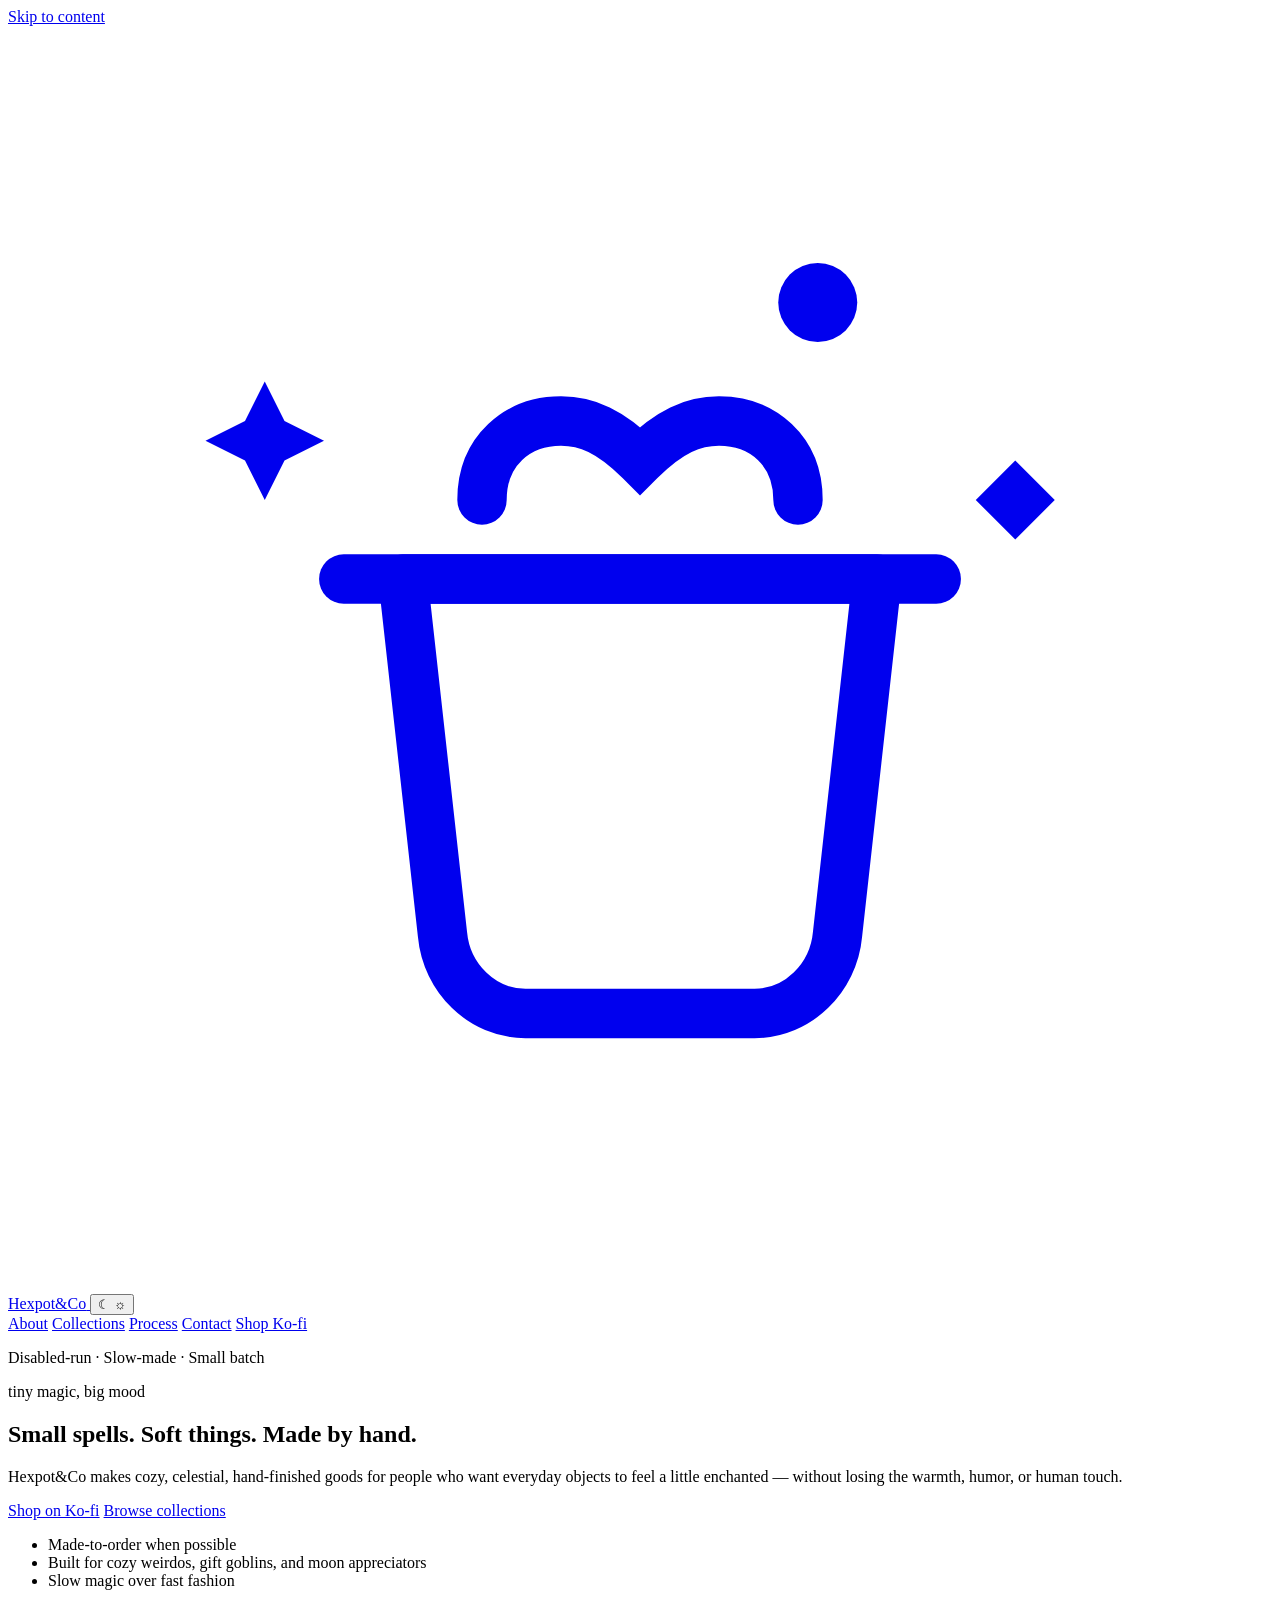
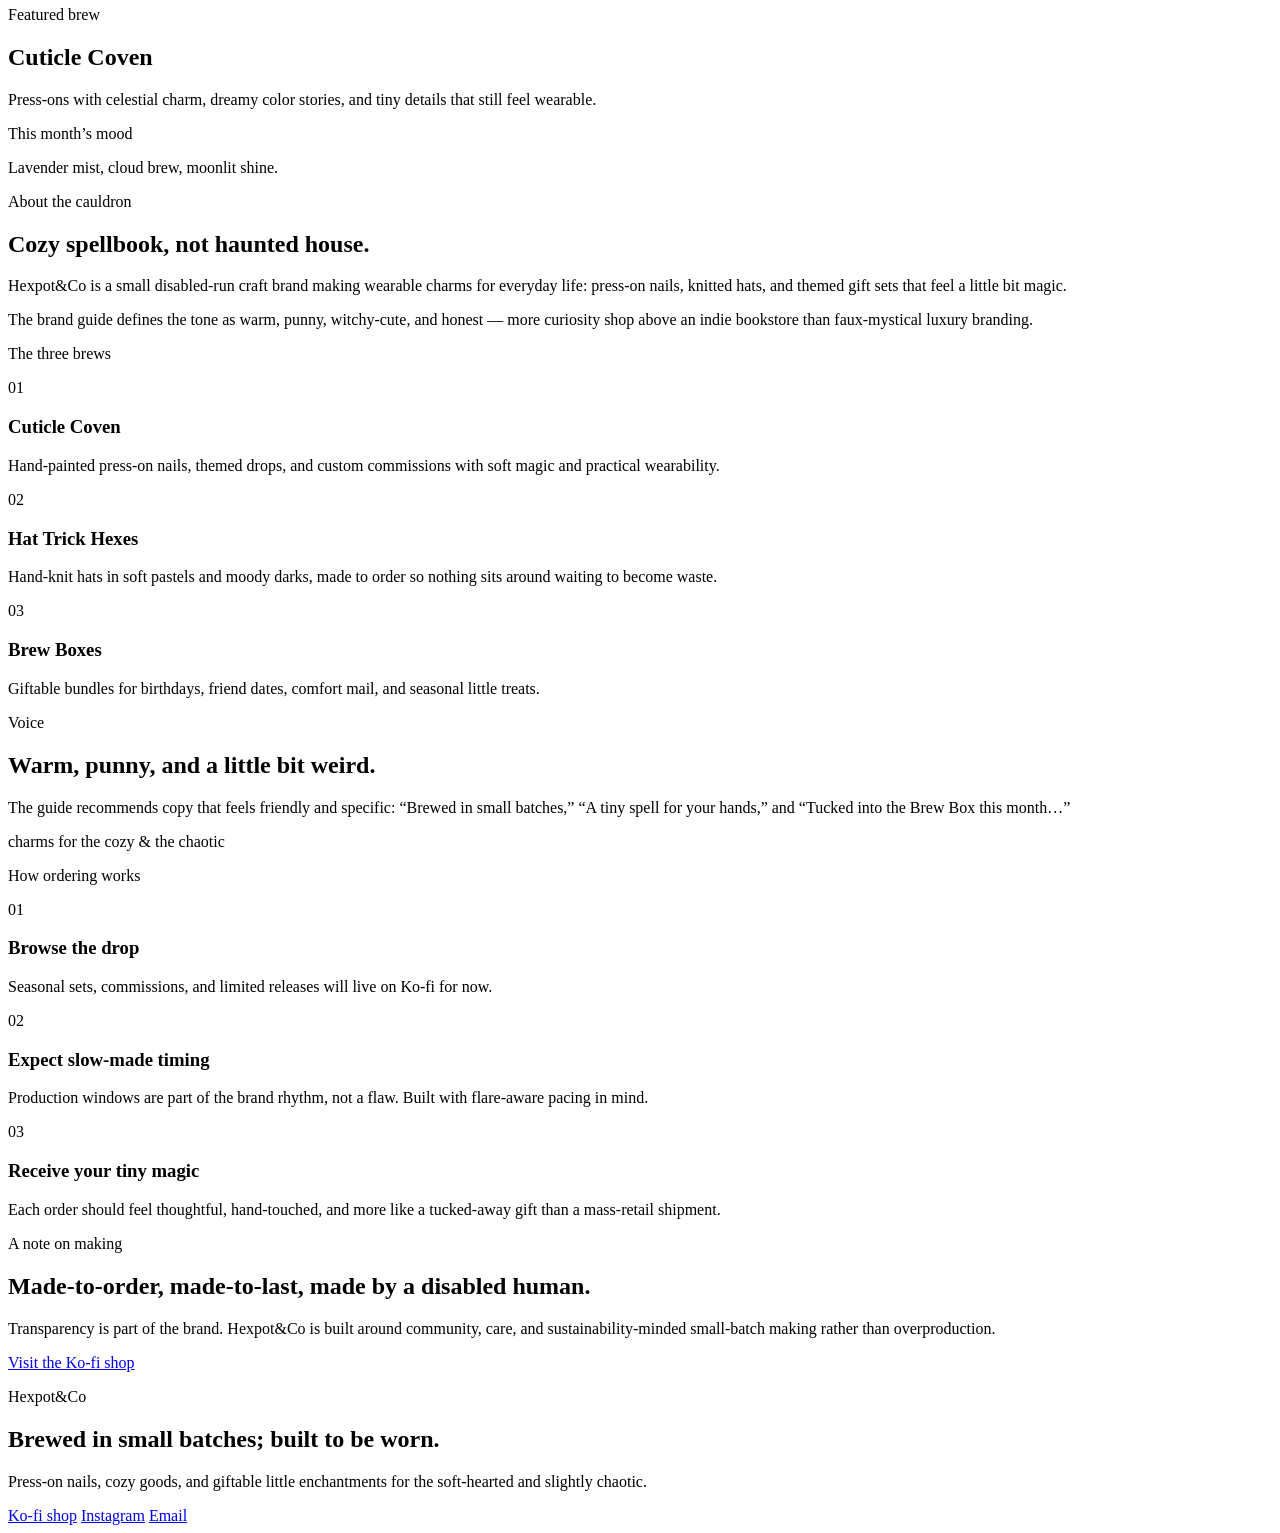
==== index.html @ 55a7ed77 "Create index.html" ====
<!DOCTYPE html>
<html lang="en">
<head>
  <meta charset="UTF-8" />
  <meta name="viewport" content="width=device-width, initial-scale=1.0" />
  <title>Hexpot&Co | Small spells. Soft things. Made by hand.</title>
  <meta
    name="description"
    content="Hexpot&Co makes press-on nails, cozy handmade goods, and giftable little luxuries with celestial, witchy-cute charm."
  />

  <link rel="preconnect" href="https://fonts.googleapis.com">
  <link rel="preconnect" href="https://fonts.gstatic.com" crossorigin>
  <link href="https://fonts.googleapis.com/css2?family=Caveat:wght@500;600&family=DM+Serif+Display:ital@0;1&family=Inter:wght@400;500;600;700&display=swap" rel="stylesheet">

  <link rel="stylesheet" href="style.css" />
</head>
<body>
  <a class="skip-link" href="#main-content">Skip to content</a>

  <header class="site-header">
    <div class="container nav-wrap">
      <a href="#top" class="brand-mark" aria-label="Hexpot&Co home">
        <span class="brand-icon" aria-hidden="true">
          <svg viewBox="0 0 64 64" role="img" aria-hidden="true">
            <path d="M20 28h24l-2 18c-.2 2.2-2 4-4.2 4H26.2c-2.2 0-4-1.8-4.2-4L20 28Z" fill="none" stroke="currentColor" stroke-width="2.5" stroke-linejoin="round"/>
            <path d="M24 24c0-2.5 1.8-4 4-4 1.3 0 2.5.5 4 2 1.5-1.5 2.7-2 4-2 2.2 0 4 1.5 4 4" fill="none" stroke="currentColor" stroke-width="2.5" stroke-linecap="round"/>
            <path d="M17 28h30" stroke="currentColor" stroke-width="2.5" stroke-linecap="round"/>
            <path d="M49 24l2 2 2-2-2-2-2 2Z" fill="currentColor"/>
            <path d="M13 18l1 2 2 1-2 1-1 2-1-2-2-1 2-1 1-2Z" fill="currentColor"/>
            <circle cx="41" cy="14" r="2" fill="currentColor"/>
          </svg>
        </span>
        <span class="brand-text">Hexpot&Co</span>
      </a>

      <button class="theme-toggle" type="button" aria-label="Switch color theme" data-theme-toggle>
        <span class="theme-icon theme-icon-moon">☾</span>
        <span class="theme-icon theme-icon-sun">☼</span>
      </button>

      <nav class="site-nav" aria-label="Primary">
        <a href="#about">About</a>
        <a href="#collections">Collections</a>
        <a href="#process">Process</a>
        <a href="#contact">Contact</a>
        <a class="nav-cta" href="https://ko-fi.com/" target="_blank" rel="noopener noreferrer">Shop Ko-fi</a>
      </nav>
    </div>
  </header>

  <main id="main-content">
    <section class="hero" id="top">
      <div class="container hero-grid">
        <div class="hero-copy">
          <p class="eyebrow">Disabled-run · Slow-made · Small batch</p>
          <p class="tagline-script">tiny magic, big mood</p>
          <h1>Small spells. Soft things. Made by hand.</h1>
          <p class="hero-text">
            Hexpot&Co makes cozy, celestial, hand-finished goods for people who want everyday objects
            to feel a little enchanted — without losing the warmth, humor, or human touch.
          </p>

          <div class="hero-actions">
            <a class="button button-primary" href="https://ko-fi.com/" target="_blank" rel="noopener noreferrer">Shop on Ko-fi</a>
            <a class="button button-secondary" href="#collections">Browse collections</a>
          </div>

          <ul class="hero-notes" role="list">
            <li>Made-to-order when possible</li>
            <li>Built for cozy weirdos, gift goblins, and moon appreciators</li>
            <li>Slow magic over fast fashion</li>
          </ul>
        </div>

        <div class="hero-art" aria-hidden="true">
          <div class="orb orb-one"></div>
          <div class="orb orb-two"></div>

          <div class="hero-card card card-main">
            <span class="mini-label">Featured brew</span>
            <h2>Cuticle Coven</h2>
            <p>Press-ons with celestial charm, dreamy color stories, and tiny details that still feel wearable.</p>
          </div>

          <div class="hero-card card card-accent">
            <span class="mini-label">This month’s mood</span>
            <p>Lavender mist, cloud brew, moonlit shine.</p>
          </div>
        </div>
      </div>
    </section>

    <section class="section intro" id="about">
      <div class="container split-grid">
        <div>
          <p class="section-label">About the cauldron</p>
          <h2>Cozy spellbook, not haunted house.</h2>
        </div>
        <div>
          <p>
            Hexpot&Co is a small disabled-run craft brand making wearable charms for everyday life:
            press-on nails, knitted hats, and themed gift sets that feel a little bit magic.
          </p>
          <p>
            The brand guide defines the tone as warm, punny, witchy-cute, and honest — more curiosity
            shop above an indie bookstore than faux-mystical luxury branding.
          </p>
        </div>
      </div>
    </section>

    <section class="section" id="collections">
      <div class="container">
        <p class="section-label">The three brews</p>
        <div class="collections-grid">
          <article class="collection-card">
            <p class="mini-label">01</p>
            <h3>Cuticle Coven</h3>
            <p>Hand-painted press-on nails, themed drops, and custom commissions with soft magic and practical wearability.</p>
          </article>

          <article class="collection-card">
            <p class="mini-label">02</p>
            <h3>Hat Trick Hexes</h3>
            <p>Hand-knit hats in soft pastels and moody darks, made to order so nothing sits around waiting to become waste.</p>
          </article>

          <article class="collection-card">
            <p class="mini-label">03</p>
            <h3>Brew Boxes</h3>
            <p>Giftable bundles for birthdays, friend dates, comfort mail, and seasonal little treats.</p>
          </article>
        </div>
      </div>
    </section>

    <section class="section spotlight">
      <div class="container spotlight-box">
        <div>
          <p class="section-label">Voice</p>
          <h2>Warm, punny, and a little bit weird.</h2>
        </div>
        <div>
          <p>
            The guide recommends copy that feels friendly and specific: “Brewed in small batches,”
            “A tiny spell for your hands,” and “Tucked into the Brew Box this month…”
          </p>
          <p class="tagline-script accent-script">charms for the cozy & the chaotic</p>
        </div>
      </div>
    </section>

    <section class="section" id="process">
      <div class="container">
        <p class="section-label">How ordering works</p>
        <div class="process-grid">
          <article class="process-step">
            <span class="step-number">01</span>
            <h3>Browse the drop</h3>
            <p>Seasonal sets, commissions, and limited releases will live on Ko-fi for now.</p>
          </article>

          <article class="process-step">
            <span class="step-number">02</span>
            <h3>Expect slow-made timing</h3>
            <p>Production windows are part of the brand rhythm, not a flaw. Built with flare-aware pacing in mind.</p>
          </article>

          <article class="process-step">
            <span class="step-number">03</span>
            <h3>Receive your tiny magic</h3>
            <p>Each order should feel thoughtful, hand-touched, and more like a tucked-away gift than a mass-retail shipment.</p>
          </article>
        </div>
      </div>
    </section>

    <section class="section callout">
      <div class="container callout-panel">
        <p class="section-label">A note on making</p>
        <h2>Made-to-order, made-to-last, made by a disabled human.</h2>
        <p>
          Transparency is part of the brand. Hexpot&Co is built around community, care, and sustainability-minded small-batch making rather than overproduction.
        </p>
        <a class="button button-primary" href="https://ko-fi.com/" target="_blank" rel="noopener noreferrer">Visit the Ko-fi shop</a>
      </div>
    </section>
  </main>

  <footer class="site-footer" id="contact">
    <div class="container footer-grid">
      <div>
        <p class="section-label">Hexpot&Co</p>
        <h2 class="footer-title">Brewed in small batches; built to be worn.</h2>
        <p>
          Press-on nails, cozy goods, and giftable little enchantments for the soft-hearted and slightly chaotic.
        </p>
      </div>

      <div class="footer-links">
        <a href="https://ko-fi.com/" target="_blank" rel="noopener noreferrer">Ko-fi shop</a>
        <a href="https://instagram.com/" target="_blank" rel="noopener noreferrer">Instagram</a>
        <a href="mailto:hello@hexpotandco.com">Email</a>
      </div>
    </div>
  </footer>

  <script src="script.js"></script>
</body>
</html>
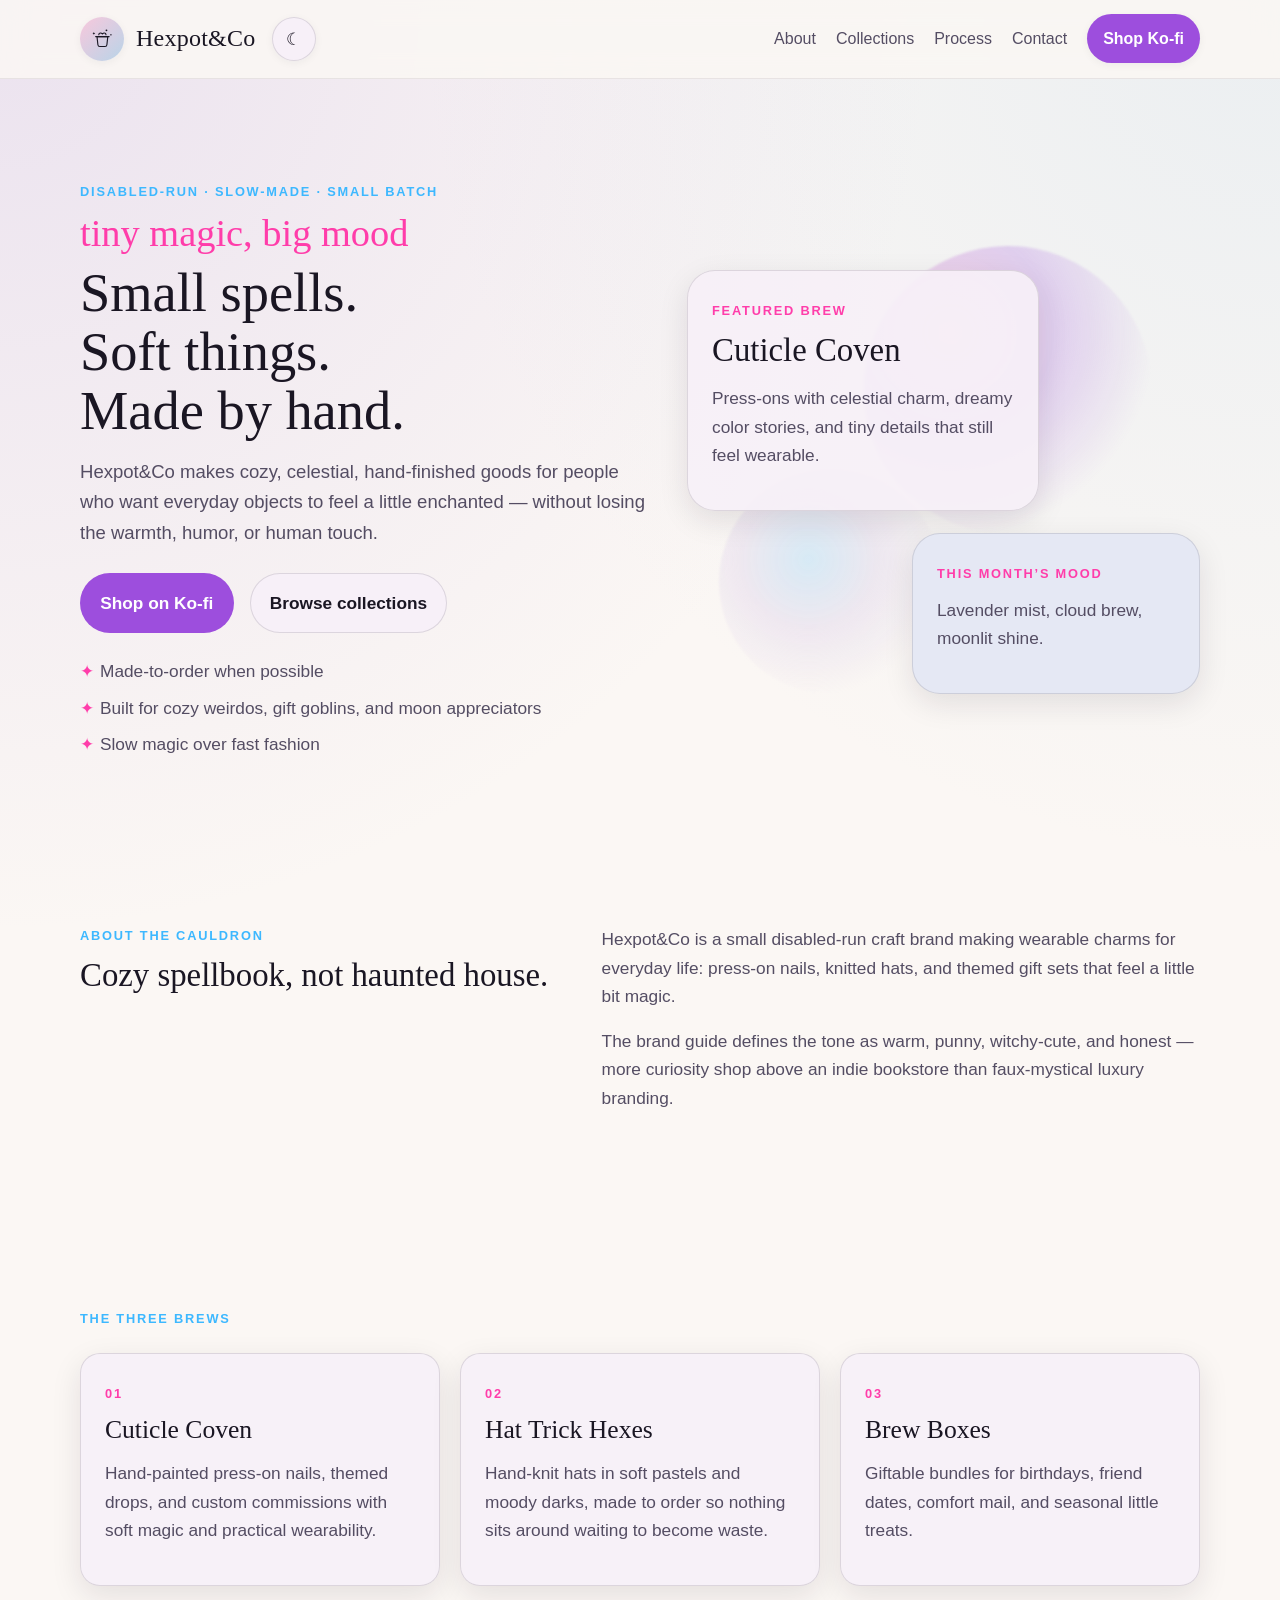
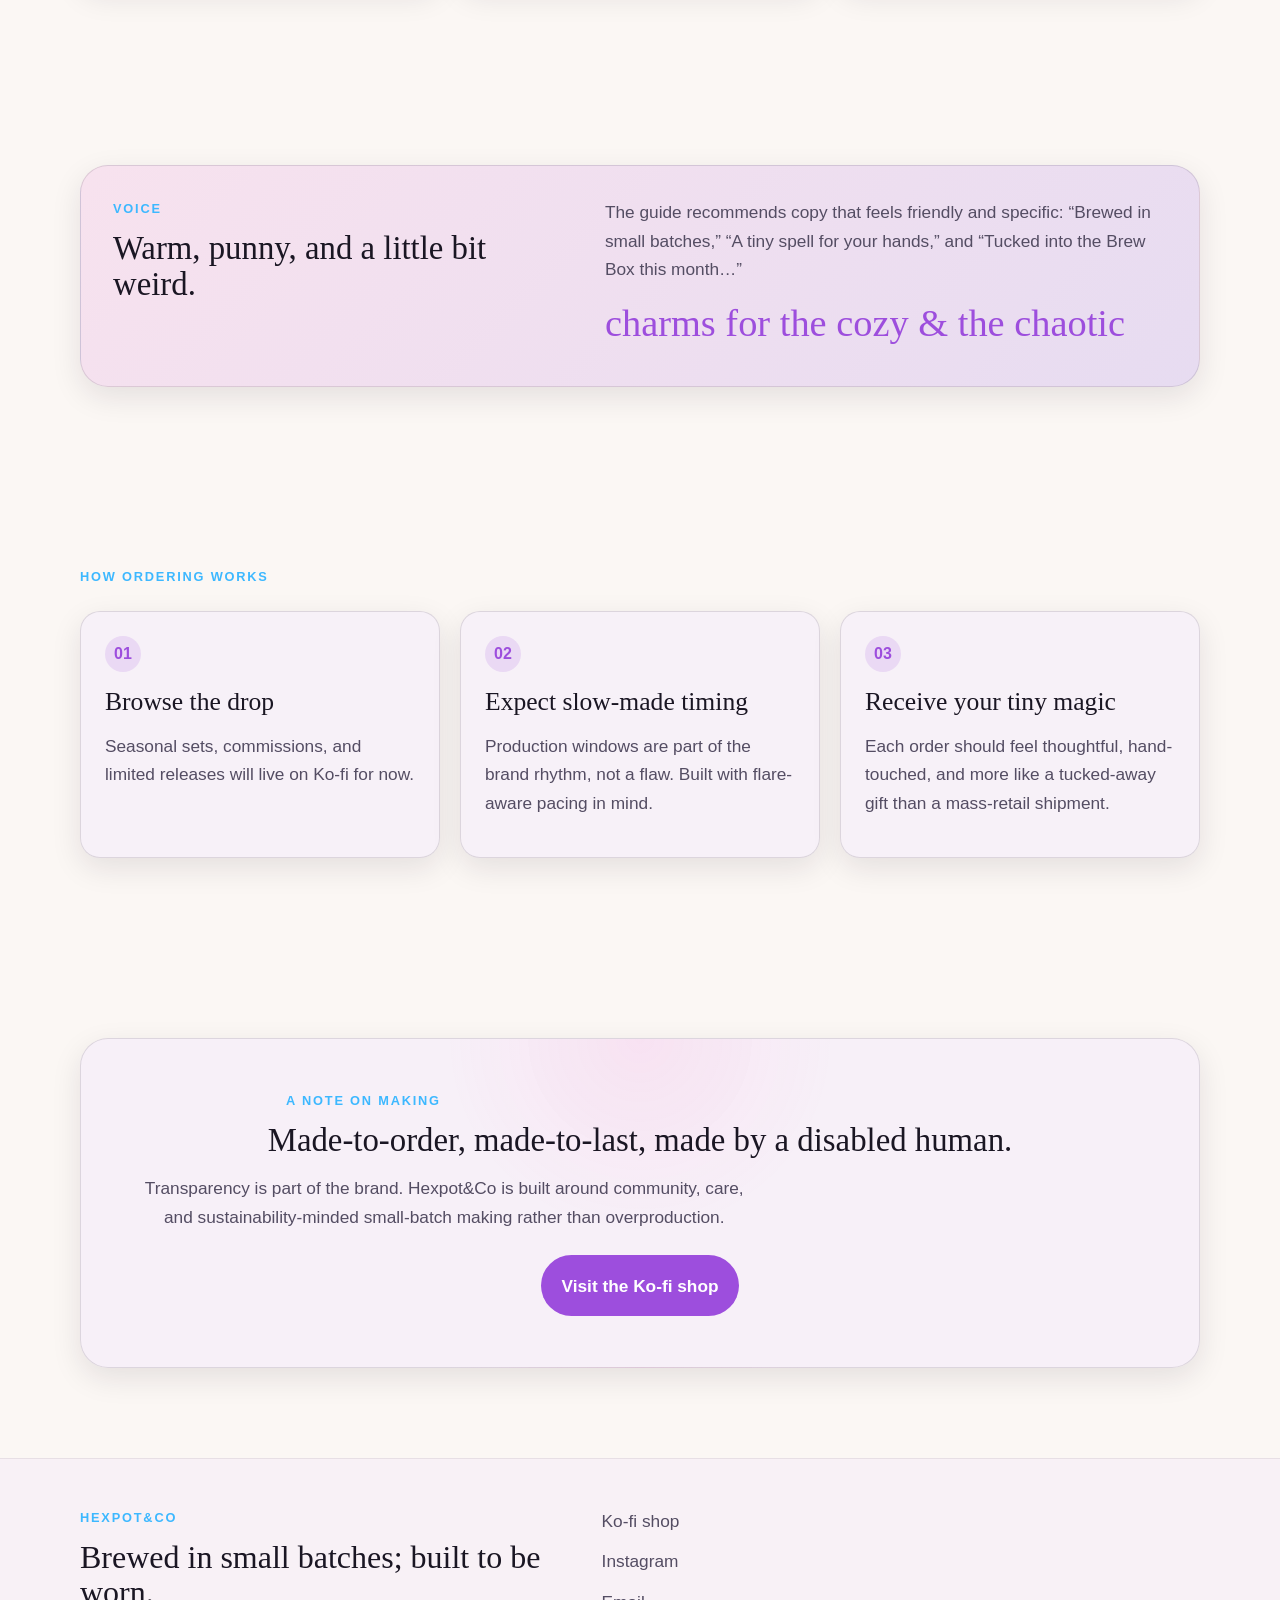
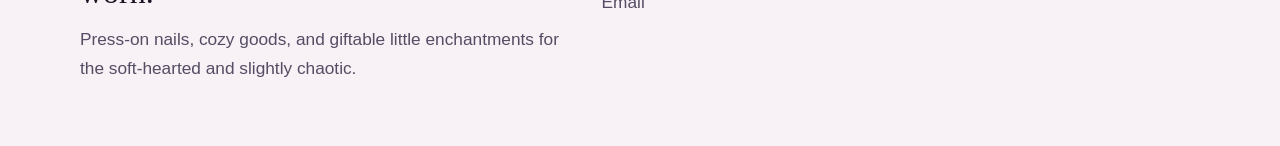
==== commit b3748953: "index.html" ====
--- a/index.html
+++ b/index.html
@@ -44,7 +44,7 @@
         <a href="#collections">Collections</a>
         <a href="#process">Process</a>
         <a href="#contact">Contact</a>
-        <a class="nav-cta" href="https://ko-fi.com/" target="_blank" rel="noopener noreferrer">Shop Ko-fi</a>
+        <a class="nav-cta" href="https://ko-fi.com/hexpotco/shop" target="_blank" rel="noopener noreferrer">Shop Ko-fi</a>
       </nav>
     </div>
   </header>
@@ -62,7 +62,7 @@
           </p>
 
           <div class="hero-actions">
-            <a class="button button-primary" href="https://ko-fi.com/" target="_blank" rel="noopener noreferrer">Shop on Ko-fi</a>
+            <a class="button button-primary" href="https://ko-fi.com/hexpotco/shop" target="_blank" rel="noopener noreferrer">Shop on Ko-fi</a>
             <a class="button button-secondary" href="#collections">Browse collections</a>
           </div>
 
@@ -183,7 +183,7 @@
         <p>
           Transparency is part of the brand. Hexpot&Co is built around community, care, and sustainability-minded small-batch making rather than overproduction.
         </p>
-        <a class="button button-primary" href="https://ko-fi.com/" target="_blank" rel="noopener noreferrer">Visit the Ko-fi shop</a>
+        <a class="button button-primary" href="https://ko-fi.com/hexpotco/shop" target="_blank" rel="noopener noreferrer">Visit the Ko-fi shop</a>
       </div>
     </section>
   </main>
@@ -199,7 +199,7 @@
       </div>
 
       <div class="footer-links">
-        <a href="https://ko-fi.com/" target="_blank" rel="noopener noreferrer">Ko-fi shop</a>
+        <a href="https://ko-fi.com/hexpotco/shop" target="_blank" rel="noopener noreferrer">Ko-fi shop</a>
         <a href="https://instagram.com/" target="_blank" rel="noopener noreferrer">Instagram</a>
         <a href="mailto:hello@hexpotandco.com">Email</a>
       </div>
--- a/style.css
+++ b/style.css
@@ -0,0 +1,650 @@
+/* Hexpot&Co v1
+   Brand direction from guide:
+   - Display: DM Serif Display
+   - Body: Inter
+   - Script accent: Caveat
+   - Palette: Inkpot, Spell Ink, Parchment, Cotton Hex, Lavender Mist,
+     Cloud Brew, Hex Pink, Sigil Violet, Charm Blue, Moondust, Spellgold
+*/
+
+:root,
+[data-theme="light"] {
+  --inkpot: #0B0B10;
+  --spell-ink: #1A1623;
+  --parchment: #FBF7F4;
+  --cotton-hex: #F8C8DC;
+  --lavender-mist: #C9B6E4;
+  --cloud-brew: #B8D4E8;
+  --hex-pink: #FF3DAA;
+  --sigil-violet: #9D4EDD;
+  --charm-blue: #3DB8FF;
+  --moondust: #C0C2C9;
+  --spellgold: #D4AF6A;
+
+  --color-bg: var(--parchment);
+  --color-surface: #F7F0F8;
+  --color-surface-2: #F2ECF8;
+  --color-surface-3: #EDE6F4;
+  --color-text: var(--spell-ink);
+  --color-text-muted: #544D63;
+  --color-text-faint: #7B738C;
+  --color-border: rgba(26, 22, 35, 0.12);
+  --color-divider: rgba(26, 22, 35, 0.08);
+
+  --color-primary: var(--sigil-violet);
+  --color-primary-hover: #8740c2;
+  --color-secondary: var(--hex-pink);
+  --color-info: var(--charm-blue);
+
+  --shadow-sm: 0 2px 8px rgba(26, 22, 35, 0.05);
+  --shadow-md: 0 10px 30px rgba(26, 22, 35, 0.10);
+  --shadow-lg: 0 24px 60px rgba(26, 22, 35, 0.14);
+
+  --radius-sm: 0.5rem;
+  --radius-md: 0.9rem;
+  --radius-lg: 1.25rem;
+  --radius-xl: 1.75rem;
+  --radius-full: 999px;
+
+  --text-xs: clamp(0.75rem, 0.72rem + 0.1vw, 0.82rem);
+  --text-sm: clamp(0.92rem, 0.88rem + 0.15vw, 1rem);
+  --text-base: clamp(1rem, 0.98rem + 0.15vw, 1.08rem);
+  --text-lg: clamp(1.18rem, 1.02rem + 0.5vw, 1.5rem);
+  --text-xl: clamp(1.6rem, 1.25rem + 1vw, 2.2rem);
+  --text-2xl: clamp(2.4rem, 1.8rem + 2vw, 4rem);
+
+  --space-1: 0.25rem;
+  --space-2: 0.5rem;
+  --space-3: 0.75rem;
+  --space-4: 1rem;
+  --space-5: 1.25rem;
+  --space-6: 1.5rem;
+  --space-8: 2rem;
+  --space-10: 2.5rem;
+  --space-12: 3rem;
+  --space-16: 4rem;
+  --space-20: 5rem;
+
+  --font-display: "DM Serif Display", Georgia, serif;
+  --font-body: "Inter", Arial, sans-serif;
+  --font-script: "Caveat", cursive;
+
+  --content: 1120px;
+  --transition: 180ms ease;
+}
+
+[data-theme="dark"] {
+  --color-bg: var(--inkpot);
+  --color-surface: #15131d;
+  --color-surface-2: #1B1725;
+  --color-surface-3: #241f30;
+  --color-text: #FBF7F4;
+  --color-text-muted: #D9D2E2;
+  --color-text-faint: #AEA5BC;
+  --color-border: rgba(248, 200, 220, 0.12);
+  --color-divider: rgba(248, 200, 220, 0.08);
+
+  --shadow-sm: 0 2px 8px rgba(0, 0, 0, 0.22);
+  --shadow-md: 0 12px 30px rgba(0, 0, 0, 0.28);
+  --shadow-lg: 0 24px 60px rgba(0, 0, 0, 0.38);
+}
+
+*,
+*::before,
+*::after {
+  box-sizing: border-box;
+}
+
+html {
+  scroll-behavior: smooth;
+  -webkit-text-size-adjust: 100%;
+}
+
+body {
+  margin: 0;
+  min-height: 100vh;
+  background:
+    radial-gradient(circle at top left, rgba(201, 182, 228, 0.32), transparent 26%),
+    radial-gradient(circle at top right, rgba(184, 212, 232, 0.24), transparent 24%),
+    var(--color-bg);
+  color: var(--color-text);
+  font-family: var(--font-body);
+  font-size: var(--text-base);
+  line-height: 1.65;
+}
+
+img,
+svg {
+  display: block;
+  max-width: 100%;
+}
+
+a {
+  color: inherit;
+  text-decoration: none;
+}
+
+button,
+input,
+textarea,
+select {
+  font: inherit;
+}
+
+button {
+  cursor: pointer;
+}
+
+:focus-visible {
+  outline: 2px solid var(--color-primary);
+  outline-offset: 3px;
+}
+
+.skip-link {
+  position: absolute;
+  left: var(--space-4);
+  top: -100%;
+  background: var(--color-primary);
+  color: #fff;
+  padding: var(--space-3) var(--space-4);
+  border-radius: var(--radius-full);
+  z-index: 1000;
+}
+
+.skip-link:focus {
+  top: var(--space-4);
+}
+
+.container {
+  width: min(calc(100% - 2rem), var(--content));
+  margin-inline: auto;
+}
+
+.site-header {
+  position: sticky;
+  top: 0;
+  z-index: 50;
+  backdrop-filter: blur(12px);
+  background: color-mix(in srgb, var(--color-bg) 86%, transparent);
+  border-bottom: 1px solid var(--color-divider);
+}
+
+.nav-wrap {
+  display: grid;
+  grid-template-columns: auto auto 1fr;
+  align-items: center;
+  gap: var(--space-4);
+  padding: 0.9rem 0;
+}
+
+.brand-mark {
+  display: inline-flex;
+  align-items: center;
+  gap: var(--space-3);
+  min-height: 44px;
+}
+
+.brand-icon {
+  width: 2.75rem;
+  height: 2.75rem;
+  display: inline-grid;
+  place-items: center;
+  border-radius: var(--radius-full);
+  background: linear-gradient(135deg, var(--cotton-hex), var(--cloud-brew));
+  color: var(--spell-ink);
+  box-shadow: var(--shadow-sm);
+  flex-shrink: 0;
+}
+
+.brand-icon svg {
+  width: 1.8rem;
+  height: 1.8rem;
+}
+
+.brand-text {
+  font-family: var(--font-display);
+  font-size: 1.5rem;
+  letter-spacing: 0.01em;
+}
+
+.theme-toggle {
+  width: 44px;
+  height: 44px;
+  border-radius: var(--radius-full);
+  border: 1px solid var(--color-border);
+  background: var(--color-surface);
+  color: var(--color-text);
+  display: inline-grid;
+  place-items: center;
+  box-shadow: var(--shadow-sm);
+}
+
+.theme-icon-sun {
+  display: none;
+}
+
+.site-nav {
+  display: flex;
+  align-items: center;
+  justify-content: flex-end;
+  gap: var(--space-5);
+  flex-wrap: wrap;
+}
+
+.site-nav a {
+  color: var(--color-text-muted);
+  font-size: var(--text-sm);
+}
+
+.site-nav a:hover,
+.site-nav a:focus-visible {
+  color: var(--color-primary);
+}
+
+.nav-cta {
+  padding: 0.7rem 1rem;
+  border-radius: var(--radius-full);
+  background: var(--color-primary);
+  color: #fff !important;
+  font-weight: 600;
+  box-shadow: var(--shadow-sm);
+}
+
+.hero {
+  padding: clamp(4rem, 8vw, 7rem) 0 clamp(3rem, 6vw, 5rem);
+}
+
+.hero-grid {
+  display: grid;
+  grid-template-columns: 1.05fr 0.95fr;
+  gap: var(--space-10);
+  align-items: center;
+}
+
+.eyebrow,
+.section-label,
+.mini-label {
+  text-transform: uppercase;
+  letter-spacing: 0.14em;
+  font-size: var(--text-xs);
+  font-weight: 600;
+}
+
+.eyebrow,
+.section-label {
+  color: var(--color-info);
+  margin-bottom: var(--space-3);
+}
+
+.tagline-script {
+  margin: 0 0 var(--space-3);
+  color: var(--color-secondary);
+  font-family: var(--font-script);
+  font-size: clamp(1.6rem, 1.1rem + 2vw, 2.4rem);
+  line-height: 1;
+}
+
+h1,
+h2,
+h3 {
+  margin: 0 0 var(--space-4);
+  line-height: 1.08;
+  color: var(--color-text);
+}
+
+h1,
+h2,
+h3,
+.footer-title {
+  font-family: var(--font-display);
+  font-weight: 400;
+}
+
+h1 {
+  font-size: var(--text-2xl);
+  max-width: 12ch;
+}
+
+h2 {
+  font-size: var(--text-xl);
+}
+
+h3 {
+  font-size: clamp(1.35rem, 1.2rem + 0.5vw, 1.7rem);
+}
+
+p {
+  margin: 0 0 var(--space-4);
+  max-width: 65ch;
+  color: var(--color-text-muted);
+}
+
+.hero-text {
+  font-size: clamp(1.02rem, 0.96rem + 0.3vw, 1.16rem);
+  max-width: 58ch;
+}
+
+.hero-actions {
+  display: flex;
+  flex-wrap: wrap;
+  gap: var(--space-4);
+  margin: var(--space-6) 0;
+}
+
+.button {
+  display: inline-flex;
+  align-items: center;
+  justify-content: center;
+  min-height: 44px;
+  padding: 0.95rem 1.2rem;
+  border-radius: var(--radius-full);
+  border: 1px solid var(--color-border);
+  font-weight: 600;
+  transition: transform var(--transition), background var(--transition), color var(--transition), border-color var(--transition);
+}
+
+.button:hover {
+  transform: translateY(-1px);
+}
+
+.button-primary {
+  background: var(--color-primary);
+  color: #fff;
+  border-color: transparent;
+}
+
+.button-primary:hover,
+.button-primary:focus-visible {
+  background: var(--color-primary-hover);
+}
+
+.button-secondary {
+  background: var(--color-surface);
+  color: var(--color-text);
+}
+
+.hero-notes {
+  list-style: none;
+  padding: 0;
+  margin: 0;
+  display: grid;
+  gap: var(--space-2);
+}
+
+.hero-notes li {
+  position: relative;
+  padding-left: 1.25rem;
+  color: var(--color-text-muted);
+}
+
+.hero-notes li::before {
+  content: "✦";
+  position: absolute;
+  left: 0;
+  top: 0;
+  color: var(--color-secondary);
+}
+
+.hero-art {
+  position: relative;
+  min-height: 32rem;
+  display: grid;
+  align-items: center;
+}
+
+.orb {
+  position: absolute;
+  border-radius: 50%;
+  filter: blur(1px);
+}
+
+.orb-one {
+  width: 18rem;
+  height: 18rem;
+  top: 2rem;
+  right: 3rem;
+  background: radial-gradient(circle at 30% 30%, rgba(255, 61, 170, 0.18), rgba(157, 78, 221, 0.22), transparent 72%);
+}
+
+.orb-two {
+  width: 14rem;
+  height: 14rem;
+  bottom: 2rem;
+  left: 2rem;
+  background: radial-gradient(circle at 40% 40%, rgba(61, 184, 255, 0.18), rgba(201, 182, 228, 0.22), transparent 72%);
+}
+
+.card,
+.collection-card,
+.process-step,
+.callout-panel {
+  border: 1px solid var(--color-border);
+  background: color-mix(in srgb, var(--color-surface) 92%, transparent);
+  box-shadow: var(--shadow-md);
+}
+
+.hero-card {
+  position: absolute;
+  border-radius: var(--radius-xl);
+  padding: var(--space-6);
+  max-width: 22rem;
+}
+
+.card-main {
+  top: 3.5rem;
+  left: 0;
+}
+
+.card-accent {
+  right: 0;
+  bottom: 2rem;
+  max-width: 18rem;
+  background: color-mix(in srgb, var(--cloud-brew) 28%, var(--color-surface));
+}
+
+.mini-label {
+  color: var(--color-secondary);
+  margin-bottom: var(--space-3);
+  display: inline-block;
+}
+
+.section {
+  padding: clamp(3.5rem, 7vw, 6rem) 0;
+}
+
+.split-grid,
+.spotlight-box,
+.footer-grid {
+  display: grid;
+  grid-template-columns: 0.9fr 1.1fr;
+  gap: var(--space-8);
+  align-items: start;
+}
+
+.collections-grid,
+.process-grid {
+  display: grid;
+  grid-template-columns: repeat(3, 1fr);
+  gap: var(--space-5);
+  margin-top: var(--space-6);
+}
+
+.collection-card,
+.process-step {
+  padding: var(--space-6);
+  border-radius: var(--radius-lg);
+}
+
+.spotlight-box {
+  padding: var(--space-8);
+  border: 1px solid var(--color-border);
+  border-radius: var(--radius-xl);
+  background:
+    linear-gradient(135deg, color-mix(in srgb, var(--cotton-hex) 35%, var(--color-surface)), color-mix(in srgb, var(--lavender-mist) 35%, var(--color-surface)));
+  box-shadow: var(--shadow-md);
+}
+
+.accent-script {
+  color: var(--color-primary);
+  margin-top: var(--space-5);
+}
+
+.step-number {
+  display: inline-grid;
+  place-items: center;
+  width: 2.25rem;
+  height: 2.25rem;
+  margin-bottom: var(--space-4);
+  border-radius: var(--radius-full);
+  background: color-mix(in srgb, var(--color-primary) 14%, var(--color-surface));
+  color: var(--color-primary);
+  font-size: var(--text-sm);
+  font-weight: 700;
+}
+
+.callout-panel {
+  text-align: center;
+  padding: clamp(2rem, 4vw, 3.5rem);
+  border-radius: var(--radius-xl);
+  background:
+    radial-gradient(circle at top center, rgba(255, 61, 170, 0.08), transparent 30%),
+    color-mix(in srgb, var(--color-surface) 94%, transparent);
+}
+
+.callout-panel .button {
+  margin-top: var(--space-2);
+}
+
+.site-footer {
+  padding: var(--space-12) 0;
+  border-top: 1px solid var(--color-divider);
+  background: color-mix(in srgb, var(--color-surface) 70%, transparent);
+}
+
+.footer-title {
+  font-size: clamp(1.5rem, 1.2rem + 1vw, 2rem);
+  margin: 0 0 var(--space-4);
+}
+
+.footer-links {
+  display: grid;
+  gap: var(--space-3);
+  align-content: start;
+  justify-items: start;
+}
+
+.footer-links a {
+  color: var(--color-text-muted);
+}
+
+.footer-links a:hover,
+.footer-links a:focus-visible {
+  color: var(--color-primary);
+}
+
+a,
+button {
+  transition: color var(--transition), background var(--transition), border-color var(--transition), transform var(--transition);
+}
+
+@media (max-width: 960px) {
+  .nav-wrap {
+    grid-template-columns: 1fr auto;
+  }
+
+  .site-nav {
+    grid-column: 1 / -1;
+    justify-content: flex-start;
+    padding-top: var(--space-2);
+  }
+
+  .hero-grid,
+  .split-grid,
+  .spotlight-box,
+  .footer-grid,
+  .collections-grid,
+  .process-grid {
+    grid-template-columns: 1fr;
+  }
+
+  .hero-art {
+    min-height: 24rem;
+    margin-top: var(--space-4);
+  }
+
+  .card-main {
+    top: 1rem;
+  }
+
+  .card-accent {
+    bottom: 1rem;
+  }
+}
+
+@media (max-width: 680px) {
+  .container {
+    width: min(calc(100% - 1.25rem), var(--content));
+  }
+
+  .site-nav {
+    gap: var(--space-4);
+  }
+
+  .hero-art {
+    min-height: 26rem;
+  }
+
+  .hero-card {
+    position: relative;
+    max-width: 100%;
+  }
+
+  .card-main,
+  .card-accent {
+    top: auto;
+    right: auto;
+    bottom: auto;
+    left: auto;
+  }
+
+  .hero-art {
+    display: grid;
+    gap: var(--space-4);
+  }
+
+  .orb-one {
+    width: 12rem;
+    height: 12rem;
+    right: 0;
+  }
+
+  .orb-two {
+    width: 9rem;
+    height: 9rem;
+    left: 0;
+    bottom: 1rem;
+  }
+
+  .button,
+  .nav-cta,
+  .theme-toggle {
+    min-height: 44px;
+  }
+}
+
+@media (prefers-reduced-motion: reduce) {
+  html {
+    scroll-behavior: auto;
+  }
+
+  *,
+  *::before,
+  *::after {
+    animation: none !important;
+    transition-duration: 0.01ms !important;
+  }
+
+  .button:hover {
+    transform: none;
+  }
+}
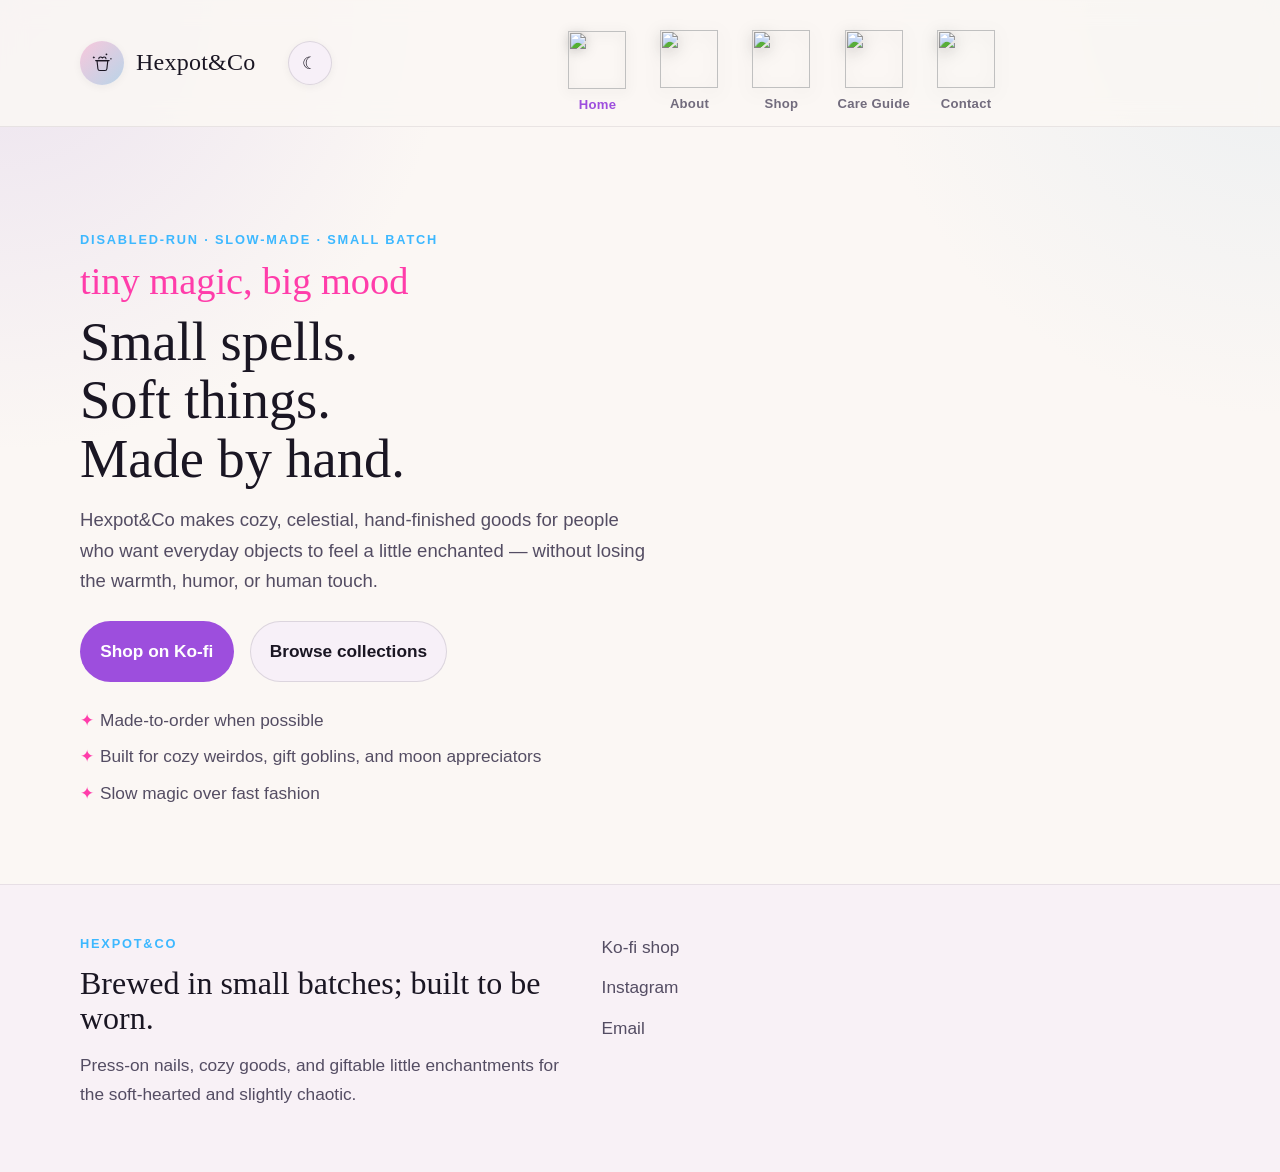
==== commit 148b877f: "Add files via upload" ====
--- a/index.html
+++ b/index.html
@@ -39,13 +39,35 @@
         <span class="theme-icon theme-icon-sun">☼</span>
       </button>
 
-      <nav class="site-nav" aria-label="Primary">
-        <a href="#about">About</a>
-        <a href="#collections">Collections</a>
-        <a href="#process">Process</a>
-        <a href="#contact">Contact</a>
-        <a class="nav-cta" href="https://ko-fi.com/hexpotco/shop" target="_blank" rel="noopener noreferrer">Shop Ko-fi</a>
-      </nav>
+<nav class="site-nav" aria-label="Primary">
+
+  <a class="seal-nav active" href="index.html" aria-current="page">
+    <img src="img/svg-home.svg" alt="" aria-hidden="true">
+    <span>Home</span>
+  </a>
+
+  <a class="seal-nav" href="about.html">
+    <img src="img/svg-about.svg" alt="" aria-hidden="true">
+    <span>About</span>
+  </a>
+
+  <a class="seal-nav" href="shop.html">
+    <img src="img/svg-shop.svg" alt="" aria-hidden="true">
+    <span>Shop</span>
+  </a>
+
+  <a class="seal-nav" href="care.html">
+    <img src="img/svg-careguide.svg" alt="" aria-hidden="true">
+    <span>Care Guide</span>
+  </a>
+
+  <a class="seal-nav" href="contact.html">
+    <img src="img/svg-contact.svg" alt="" aria-hidden="true">
+    <span>Contact</span>
+  </a>
+
+</nav>
+
     </div>
   </header>
 
@@ -63,7 +85,7 @@
 
           <div class="hero-actions">
             <a class="button button-primary" href="https://ko-fi.com/hexpotco/shop" target="_blank" rel="noopener noreferrer">Shop on Ko-fi</a>
-            <a class="button button-secondary" href="#collections">Browse collections</a>
+            <a class="button button-secondary" href="shop.html">Browse collections</a>
           </div>
 
           <ul class="hero-notes" role="list">
@@ -73,119 +95,7 @@
           </ul>
         </div>
 
-        <div class="hero-art" aria-hidden="true">
-          <div class="orb orb-one"></div>
-          <div class="orb orb-two"></div>
 
-          <div class="hero-card card card-main">
-            <span class="mini-label">Featured brew</span>
-            <h2>Cuticle Coven</h2>
-            <p>Press-ons with celestial charm, dreamy color stories, and tiny details that still feel wearable.</p>
-          </div>
-
-          <div class="hero-card card card-accent">
-            <span class="mini-label">This month’s mood</span>
-            <p>Lavender mist, cloud brew, moonlit shine.</p>
-          </div>
-        </div>
-      </div>
-    </section>
-
-    <section class="section intro" id="about">
-      <div class="container split-grid">
-        <div>
-          <p class="section-label">About the cauldron</p>
-          <h2>Cozy spellbook, not haunted house.</h2>
-        </div>
-        <div>
-          <p>
-            Hexpot&Co is a small disabled-run craft brand making wearable charms for everyday life:
-            press-on nails, knitted hats, and themed gift sets that feel a little bit magic.
-          </p>
-          <p>
-            The brand guide defines the tone as warm, punny, witchy-cute, and honest — more curiosity
-            shop above an indie bookstore than faux-mystical luxury branding.
-          </p>
-        </div>
-      </div>
-    </section>
-
-    <section class="section" id="collections">
-      <div class="container">
-        <p class="section-label">The three brews</p>
-        <div class="collections-grid">
-          <article class="collection-card">
-            <p class="mini-label">01</p>
-            <h3>Cuticle Coven</h3>
-            <p>Hand-painted press-on nails, themed drops, and custom commissions with soft magic and practical wearability.</p>
-          </article>
-
-          <article class="collection-card">
-            <p class="mini-label">02</p>
-            <h3>Hat Trick Hexes</h3>
-            <p>Hand-knit hats in soft pastels and moody darks, made to order so nothing sits around waiting to become waste.</p>
-          </article>
-
-          <article class="collection-card">
-            <p class="mini-label">03</p>
-            <h3>Brew Boxes</h3>
-            <p>Giftable bundles for birthdays, friend dates, comfort mail, and seasonal little treats.</p>
-          </article>
-        </div>
-      </div>
-    </section>
-
-    <section class="section spotlight">
-      <div class="container spotlight-box">
-        <div>
-          <p class="section-label">Voice</p>
-          <h2>Warm, punny, and a little bit weird.</h2>
-        </div>
-        <div>
-          <p>
-            The guide recommends copy that feels friendly and specific: “Brewed in small batches,”
-            “A tiny spell for your hands,” and “Tucked into the Brew Box this month…”
-          </p>
-          <p class="tagline-script accent-script">charms for the cozy & the chaotic</p>
-        </div>
-      </div>
-    </section>
-
-    <section class="section" id="process">
-      <div class="container">
-        <p class="section-label">How ordering works</p>
-        <div class="process-grid">
-          <article class="process-step">
-            <span class="step-number">01</span>
-            <h3>Browse the drop</h3>
-            <p>Seasonal sets, commissions, and limited releases will live on Ko-fi for now.</p>
-          </article>
-
-          <article class="process-step">
-            <span class="step-number">02</span>
-            <h3>Expect slow-made timing</h3>
-            <p>Production windows are part of the brand rhythm, not a flaw. Built with flare-aware pacing in mind.</p>
-          </article>
-
-          <article class="process-step">
-            <span class="step-number">03</span>
-            <h3>Receive your tiny magic</h3>
-            <p>Each order should feel thoughtful, hand-touched, and more like a tucked-away gift than a mass-retail shipment.</p>
-          </article>
-        </div>
-      </div>
-    </section>
-
-    <section class="section callout">
-      <div class="container callout-panel">
-        <p class="section-label">A note on making</p>
-        <h2>Made-to-order, made-to-last, made by a disabled human.</h2>
-        <p>
-          Transparency is part of the brand. Hexpot&Co is built around community, care, and sustainability-minded small-batch making rather than overproduction.
-        </p>
-        <a class="button button-primary" href="https://ko-fi.com/hexpotco/shop" target="_blank" rel="noopener noreferrer">Visit the Ko-fi shop</a>
-      </div>
-    </section>
   </main>
 
   <footer class="site-footer" id="contact">
@@ -199,9 +109,9 @@
       </div>
 
       <div class="footer-links">
-        <a href="https://ko-fi.com/hexpotco/shop" target="_blank" rel="noopener noreferrer">Ko-fi shop</a>
-        <a href="https://instagram.com/" target="_blank" rel="noopener noreferrer">Instagram</a>
-        <a href="mailto:hello@hexpotandco.com">Email</a>
+       <a href="https://ko-fi.com/hexpotco/shop" target="_blank" rel="noopener noreferrer">Ko-fi shop</a>
+        <a href="https://instagram.com/hexpot_co/" target="_blank" rel="noopener noreferrer">Instagram</a>
+        <a href="mailto:hexpotco@gmail.com">Email</a>
       </div>
     </div>
   </footer>
--- a/style.css
+++ b/style.css
@@ -648,3 +648,185 @@
     transform: none;
   }
 }
+
+/* ---------------------------------------------------
+   Wax Seal Navigation
+--------------------------------------------------- */
+
+.site-nav{
+
+    display:flex;
+    justify-content:flex-end;
+    align-items:flex-start;
+    flex-wrap:wrap;
+
+    gap:1.75rem;
+
+}
+
+.seal-nav{
+
+    display:flex;
+    flex-direction:column;
+    align-items:center;
+
+    gap:.45rem;
+
+    min-width:72px;
+
+    color:var(--color-text);
+
+    text-decoration:none;
+
+    transition:
+        transform .18s ease,
+        color .18s ease;
+
+}
+
+.seal-nav img{
+
+    width:58px;
+    height:58px;
+
+    display:block;
+
+    transform-origin:center 54%;
+
+    filter:
+        drop-shadow(0 4px 8px rgba(0,0,0,.18));
+
+    transition:
+        transform .18s ease,
+        filter .18s ease;
+
+}
+
+.seal-nav span{
+
+    font-size:.82rem;
+    font-weight:600;
+
+    line-height:1.2;
+
+    letter-spacing:.02em;
+
+    white-space:nowrap;
+
+}
+
+/* Hover */
+
+.seal-nav:hover{
+
+    transform:translateY(-3px);
+
+}
+
+.seal-nav:hover img{
+
+    filter:
+
+        drop-shadow(0 0 10px rgba(212,175,106,.45))
+        drop-shadow(0 4px 10px rgba(0,0,0,.22));
+
+}
+
+/* Click */
+
+.seal-nav:active{
+
+    transform:
+        translateY(1px)
+        scale(.97);
+
+}
+
+/* Keyboard */
+
+.seal-nav:focus-visible{
+
+    outline:none;
+
+}
+
+.seal-nav:focus-visible img{
+
+    filter:
+
+        drop-shadow(0 0 12px rgba(212,175,106,.65))
+        drop-shadow(0 4px 10px rgba(0,0,0,.22));
+
+}
+
+/* Active page */
+
+.seal-nav.active{
+
+    transform:translateY(1px);
+
+}
+
+.seal-nav.active img{
+
+    filter:
+        saturate(1.08)
+        drop-shadow(0 2px 6px rgba(0,0,0,.22));
+
+}
+
+.seal-nav.active span{
+
+    color:var(--color-primary);
+
+}
+
+.seal-nav span{
+
+    opacity:.82;
+
+    transition:
+        opacity .18s ease,
+        color .18s ease;
+
+}
+
+.seal-nav:hover span,
+.seal-nav:focus-visible span,
+.seal-nav.active span{
+
+    opacity:1;
+
+}
+
+.seal-nav[aria-current="page"] {
+    transform: translateY(1px);
+}
+
+.seal-nav[aria-current="page"] img {
+    filter:
+        saturate(1.08)
+        drop-shadow(0 2px 6px rgba(0,0,0,.22));
+}
+
+.seal-nav[aria-current="page"] span {
+    color: var(--color-primary);
+    opacity: 1;
+}
+.nav-wrap{
+
+    gap:2rem;
+
+}
+
+.site-nav{
+
+    width:100%;
+
+    justify-content:center;
+
+    gap:1.25rem;
+
+    padding-top:1rem;
+
+}
